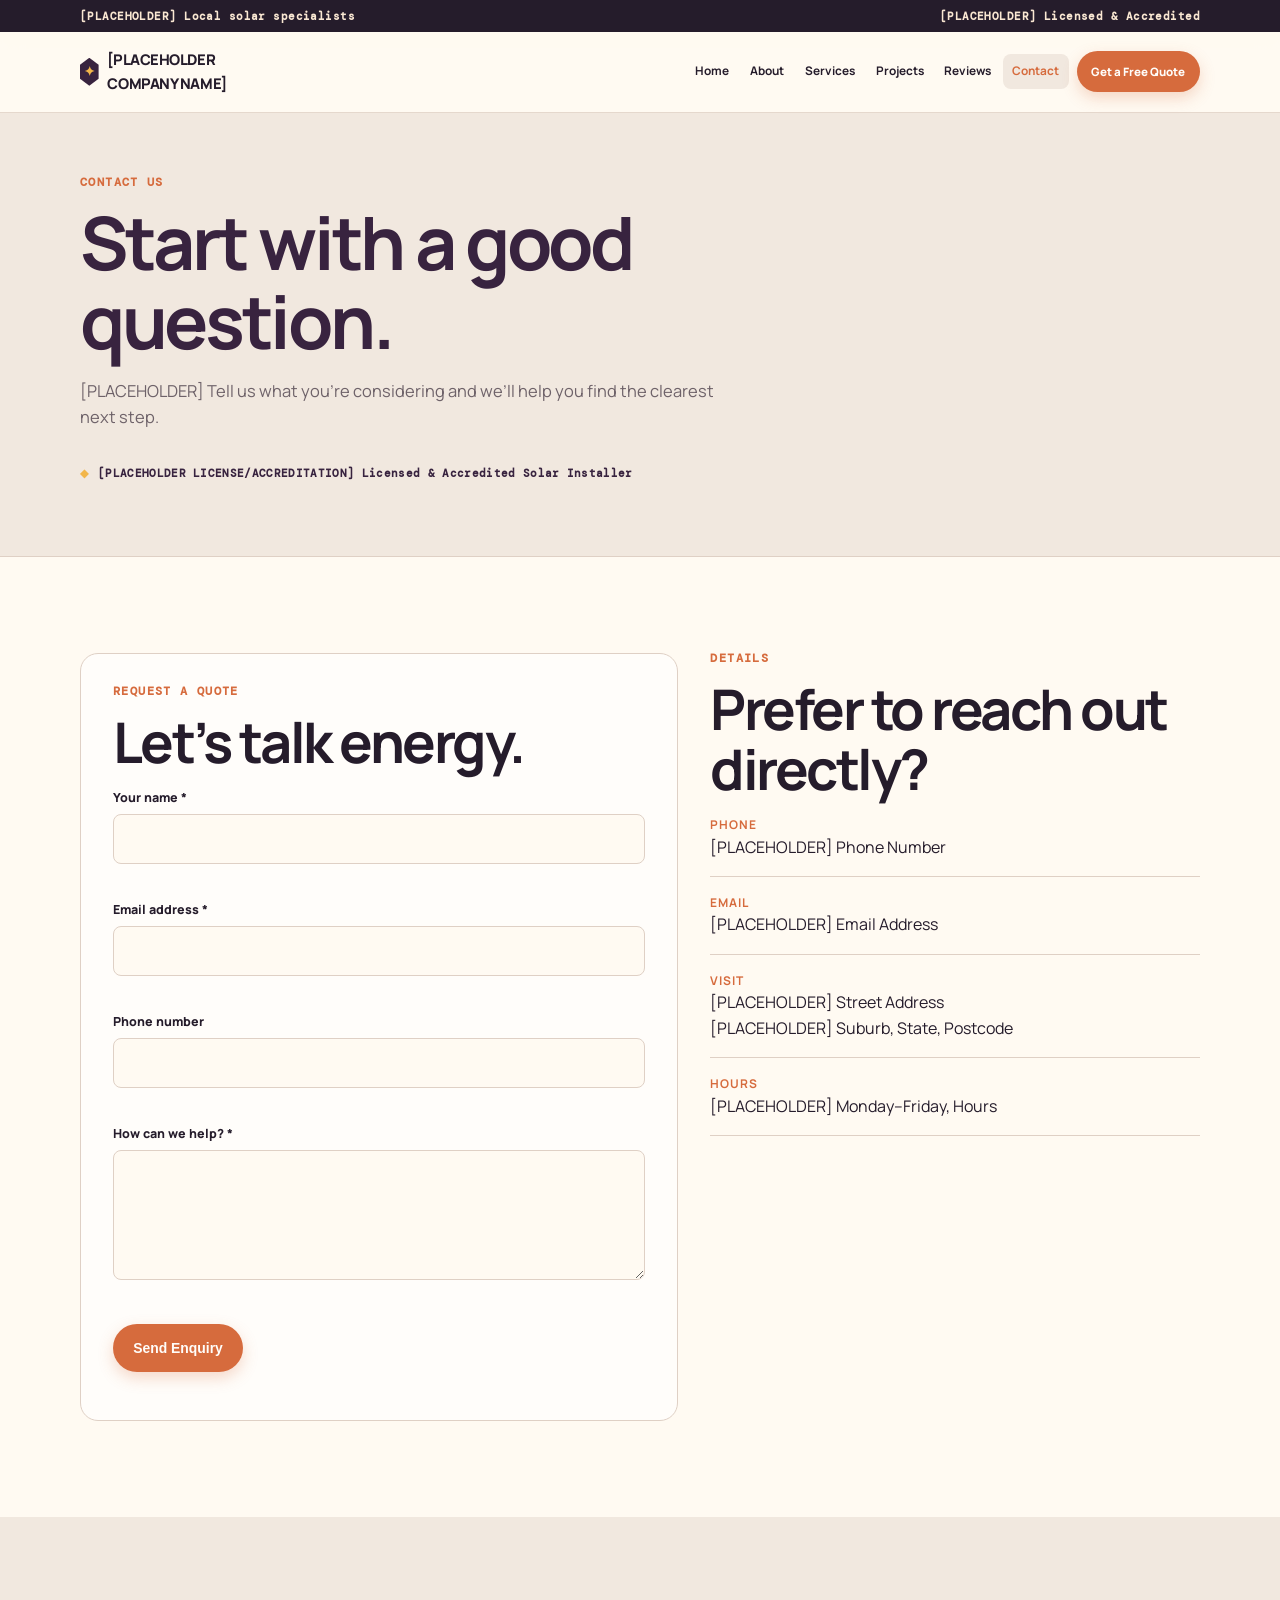
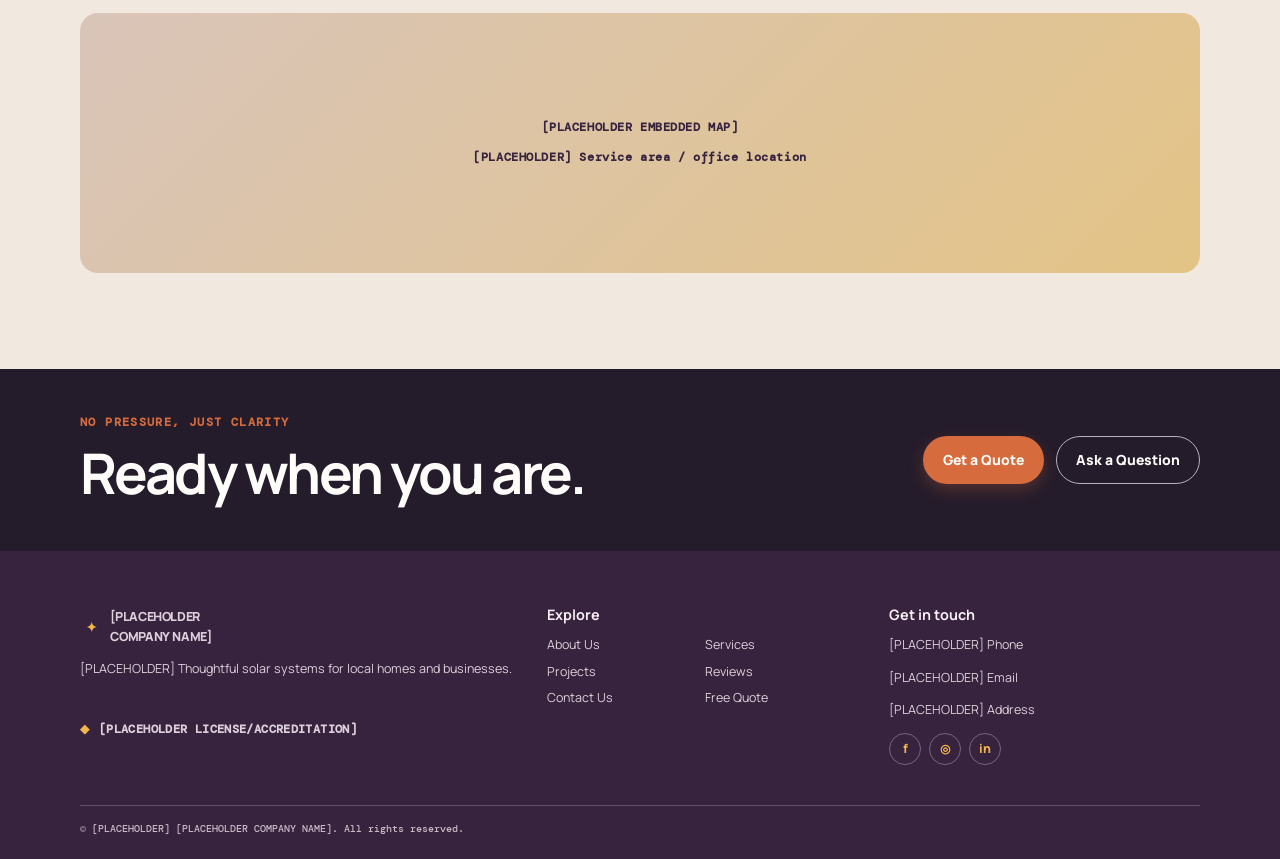
==== contact.html @ 3cd4b615 "Build solar company website" ====
<!doctype html><html lang="en"><head><meta charset="utf-8"><meta name="viewport" content="width=device-width,initial-scale=1"><title>Contact | [PLACEHOLDER COMPANY NAME]</title><link rel="stylesheet" href="css/styles.css"></head><body><div class="site-shell"><div class="topline"><div class="container"><span>[PLACEHOLDER] Local solar specialists</span><span>[PLACEHOLDER] Licensed &amp; Accredited</span></div></div><header class="header"><div class="container header-row"><a class="logo" href="index.html"><span class="logo-mark">✦</span>[PLACEHOLDER COMPANY NAME]</a><button class="nav-toggle" aria-label="Open navigation" aria-expanded="false">MENU</button><nav class="nav" aria-label="Main navigation"><a href="index.html">Home</a><a href="about.html">About</a><a href="services.html">Services</a><a href="projects.html">Projects</a><a href="reviews.html">Reviews</a><a class="active" href="contact.html">Contact</a><a class="btn btn-primary" href="contact.html">Get a Free Quote</a></nav></div></header><main><section class="page-hero"><div class="container"><p class="eyebrow">Contact us</p><h1>Start with a good question.</h1><p class="lead">[PLACEHOLDER] Tell us what you’re considering and we’ll help you find the clearest next step.</p><p class="credential">[PLACEHOLDER LICENSE/ACCREDITATION] Licensed &amp; Accredited Solar Installer</p></div></section><section class="section"><div class="container split contact-layout"><div class="form-wrap"><p class="eyebrow">Request a quote</p><h2>Let’s talk energy.</h2><form id="contact-form" novalidate><div class="field"><label for="name">Your name *</label><input id="name" name="name" required autocomplete="name"><span class="error" aria-live="polite"></span></div><div class="field"><label for="email">Email address *</label><input id="email" name="email" type="email" required autocomplete="email"><span class="error" aria-live="polite"></span></div><div class="field"><label for="phone">Phone number</label><input id="phone" name="phone" type="tel" autocomplete="tel"><span class="error" aria-live="polite"></span></div><div class="field"><label for="message">How can we help? *</label><textarea id="message" name="message" required></textarea><span class="error" aria-live="polite"></span></div><button class="btn btn-primary" type="submit">Send Enquiry</button><p class="form-status" aria-live="polite"></p></form></div><aside><p class="eyebrow">Details</p><h2>Prefer to reach out directly?</h2><div class="contact-details"><div class="contact-detail"><strong>Phone</strong>[PLACEHOLDER] Phone Number</div><div class="contact-detail"><strong>Email</strong>[PLACEHOLDER] Email Address</div><div class="contact-detail"><strong>Visit</strong>[PLACEHOLDER] Street Address<br>[PLACEHOLDER] Suburb, State, Postcode</div><div class="contact-detail"><strong>Hours</strong>[PLACEHOLDER] Monday–Friday, Hours</div></div></aside></div></section><section class="section section-tint"><div class="container"><div class="map-placeholder" role="img" aria-label="Placeholder for embedded location map">[PLACEHOLDER EMBEDDED MAP]<br><br>[PLACEHOLDER] Service area / office location</div></div></section><section class="cta-band"><div class="container"><div><p class="eyebrow">No pressure, just clarity</p><h2>Ready when you are.</h2></div><div class="cta-actions"><a class="btn btn-primary" href="#contact-form">Get a Quote</a><a class="btn btn-secondary" href="mailto:[PLACEHOLDER]">Ask a Question</a></div></div></section></main><footer class="footer"><div class="container footer-grid"><div><a class="logo" href="index.html"><span class="logo-mark">✦</span>[PLACEHOLDER COMPANY NAME]</a><p>[PLACEHOLDER] Thoughtful solar systems for local homes and businesses.</p><p class="credential">[PLACEHOLDER LICENSE/ACCREDITATION]</p></div><div><h3>Explore</h3><div class="footer-links"><a href="about.html">About Us</a><a href="services.html">Services</a><a href="projects.html">Projects</a><a href="reviews.html">Reviews</a><a href="contact.html">Contact Us</a><a href="contact.html">Free Quote</a></div></div><div><h3>Get in touch</h3><p>[PLACEHOLDER] Phone</p><p>[PLACEHOLDER] Email</p><p>[PLACEHOLDER] Address</p><div class="socials"><a href="#" aria-label="Facebook">f</a><a href="#" aria-label="Instagram">◎</a><a href="#" aria-label="LinkedIn">in</a></div></div></div><div class="container footer-bottom">© [PLACEHOLDER] [PLACEHOLDER COMPANY NAME]. All rights reserved.</div></footer></div><script src="js/script.js"></script></body></html>
---- css/styles.css ----
@import url('https://fonts.googleapis.com/css2?family=DM+Mono&family=Manrope:wght@400;500;600;700;800&display=swap');

:root{--ink:#251c2b;--plum:#38233f;--plum-2:#4f3155;--copper:#d66b3d;--amber:#f2b64a;--paper:#fffaf2;--mist:#f1e8df;--line:#dfd0c5;--muted:#6e6269;--white:#fffdfa;--radius:18px;--shadow:0 14px 36px rgba(37,28,43,.10)}
*{box-sizing:border-box}html{scroll-behavior:smooth}body{margin:0;background:var(--paper);color:var(--ink);font-family:Manrope,Arial,sans-serif;line-height:1.6}.site-shell{overflow:hidden}a{color:inherit;text-decoration:none}img{max-width:100%}.container{width:min(1120px,calc(100% - 2rem));margin:auto}.eyebrow{font:700 .72rem/1 "DM Mono",monospace;letter-spacing:.12em;text-transform:uppercase;color:var(--copper);margin:0 0 .9rem}.section{padding:4.5rem 0}.section-tint{background:var(--mist)}h1,h2,h3{line-height:1.08;letter-spacing:-.045em;margin:0 0 1rem}h1{font-size:clamp(2.65rem,9vw,5.6rem);max-width:850px}h2{font-size:clamp(2rem,5vw,3.5rem)}h3{font-size:1.2rem}.lead{font-size:1.03rem;color:var(--muted);max-width:640px;margin:0 0 1.7rem}.text-link{font-weight:800;color:var(--plum);display:inline-flex;gap:.45rem;align-items:center}.text-link::after{content:'→';color:var(--copper)}.btn{display:inline-flex;align-items:center;justify-content:center;min-height:3rem;padding:.75rem 1.2rem;border-radius:999px;font-size:.87rem;font-weight:800;transition:.2s transform,.2s background,.2s color;border:1px solid transparent;cursor:pointer}.btn:hover{transform:translateY(-2px)}.btn-primary{background:var(--copper);color:var(--white);box-shadow:0 6px 15px rgba(214,107,61,.25)}.btn-primary:hover{background:#bc5630}.btn-secondary{background:transparent;color:var(--plum);border-color:var(--plum)}.btn-secondary:hover{background:var(--plum);color:var(--white)}
.topline{background:var(--ink);color:#f9e7d2;font:600 .68rem/1.3 "DM Mono",monospace;padding:.55rem 0;letter-spacing:.04em}.topline .container{display:flex;justify-content:space-between;gap:.5rem}.header{position:sticky;top:0;z-index:20;background:rgba(255,250,242,.94);backdrop-filter:blur(12px);border-bottom:1px solid rgba(223,208,197,.8)}.header-row{min-height:4.6rem;display:flex;align-items:center;justify-content:space-between;gap:1rem}.logo{display:flex;align-items:center;gap:.55rem;font-size:.92rem;font-weight:800;letter-spacing:-.03em;max-width:180px}.logo-mark{display:grid;place-items:center;width:1.75rem;height:1.75rem;background:var(--plum);color:var(--amber);clip-path:polygon(50% 0,100% 25%,100% 75%,50% 100%,0 75%,0 25%);font-size:.8rem}.nav-toggle{border:0;background:none;font:800 .78rem "DM Mono",monospace;color:var(--plum);padding:.5rem}.nav{position:absolute;top:100%;left:0;right:0;display:none;background:var(--paper);padding:1rem;border-bottom:1px solid var(--line)}.nav.open{display:grid;gap:.2rem}.nav a:not(.btn){padding:.7rem .75rem;border-radius:8px;font-size:.86rem;font-weight:700}.nav a.active,.nav a:not(.btn):hover{background:var(--mist);color:var(--copper)}.nav .btn{margin-top:.5rem}
.hero{position:relative;background:var(--plum);color:var(--white);padding:5.5rem 0 5rem}.hero:after{content:'';position:absolute;width:540px;height:540px;border:1px solid rgba(242,182,74,.28);border-radius:50%;right:-250px;top:-250px;box-shadow:0 0 0 55px rgba(242,182,74,.05),0 0 0 110px rgba(242,182,74,.04)}.hero .container{position:relative;z-index:1}.hero .eyebrow{color:var(--amber)}.hero .lead{color:#e7dfe5}.hero .btn-primary{background:var(--amber);color:var(--ink);box-shadow:none}.hero .btn-primary:hover{background:#ffd47e}.credential{font:700 .68rem/1.4 "DM Mono",monospace;letter-spacing:.03em;display:inline-flex;align-items:center;gap:.6rem;margin-top:1.8rem;color:#f0d6b2}.credential:before{content:'◆';color:var(--amber)}
.trust-row{position:relative;margin-top:-1px;background:var(--amber);color:var(--ink)}.trust-grid{display:grid;grid-template-columns:1fr;gap:1px;background:rgba(37,28,43,.16)}.trust-item{background:var(--amber);padding:1.25rem;display:flex;gap:.85rem;align-items:center}.geo-icon{flex:none;display:grid;place-items:center;width:2.5rem;height:2.5rem;background:var(--ink);color:var(--amber);border-radius:8px;font-weight:800}.trust-item strong{display:block;font-size:.86rem}.trust-item span{font-size:.7rem;color:#5f3d2a}.section-heading{display:flex;align-items:end;justify-content:space-between;gap:1rem;margin-bottom:2rem}.section-heading p{margin:0;color:var(--muted);max-width:450px}.card-grid{display:grid;grid-template-columns:1fr;gap:1rem}.card{background:var(--white);border:1px solid var(--line);border-radius:var(--radius);padding:1.4rem;box-shadow:0 2px 0 rgba(37,28,43,.02)}.card:hover{box-shadow:var(--shadow)}.service-icon{display:grid;place-items:center;width:2.8rem;height:2.8rem;border:1px solid var(--copper);border-radius:9px;margin-bottom:1.2rem;color:var(--copper);font:800 1rem "DM Mono",monospace}.card p{color:var(--muted);font-size:.88rem;margin:0}.card .text-link{margin-top:1rem;font-size:.81rem}.project-grid{display:grid;grid-template-columns:1fr 1fr;gap:.75rem}.project-card{display:block}.placeholder-image{position:relative;aspect-ratio:1/1;background:linear-gradient(135deg,#d9c7bd,#b38d80);border-radius:14px;overflow:hidden}.placeholder-image:after{content:'[PLACEHOLDER IMAGE]';position:absolute;inset:auto 0 1rem;text-align:center;color:rgba(255,255,255,.9);font:700 .6rem "DM Mono",monospace;letter-spacing:.08em}.placeholder-image:before{content:'';position:absolute;width:75%;height:40%;border:1px solid rgba(255,255,255,.55);transform:rotate(-28deg);top:30%;left:13%;background:repeating-linear-gradient(90deg,transparent 0 17%,rgba(255,255,255,.32) 18% 19%,transparent 20% 38%)}.project-card:nth-child(2n) .placeholder-image{background:linear-gradient(135deg,#5c4664,#97747a)}.project-card:nth-child(3n) .placeholder-image{background:linear-gradient(135deg,#bf6f4a,#f1b557)}.project-caption{padding:.65rem .15rem;font-size:.72rem;font-weight:800}.project-caption span{display:block;color:var(--muted);font-weight:500;font-size:.68rem}.review-card{position:relative;padding:1.5rem}.stars{color:var(--copper);letter-spacing:.12em;font-size:.95rem;margin-bottom:1rem}.quote{font-size:.98rem;line-height:1.65;margin:0 0 1rem}.reviewer{font:700 .68rem "DM Mono",monospace;color:var(--muted)}.cta-band{background:var(--ink);color:var(--white);padding:3rem 0}.cta-band .container{display:grid;gap:1.4rem}.cta-band h2{margin:0}.cta-actions{display:flex;flex-wrap:wrap;gap:.7rem;align-items:center}.cta-band .btn-secondary{color:var(--white);border-color:#bcaeba}.footer{background:var(--plum);color:#f7edf2;padding:3.5rem 0 1.5rem}.footer-grid{display:grid;gap:2rem}.footer h3{font-size:.9rem;letter-spacing:0;margin-bottom:.8rem}.footer p,.footer a{font-size:.78rem;color:#ddd0db}.footer-links{display:grid;grid-template-columns:1fr 1fr;gap:.4rem}.socials{display:flex;gap:.5rem}.socials a{display:grid;place-items:center;width:2rem;height:2rem;border:1px solid rgba(255,255,255,.3);border-radius:50%;font-weight:800;color:var(--amber)}.footer-bottom{margin-top:2.5rem;padding-top:1rem;border-top:1px solid rgba(255,255,255,.2);font:500 .65rem "DM Mono",monospace;color:#c9bac6}
.page-hero{padding:4rem 0;background:var(--mist);border-bottom:1px solid var(--line)}.page-hero h1{font-size:clamp(2.4rem,7vw,4.6rem);color:var(--plum)}.page-hero .credential{color:var(--plum);margin-top:.5rem}.split{display:grid;gap:2rem}.story-block{padding:1.5rem;background:var(--plum);color:var(--white);border-radius:var(--radius)}.story-block p{color:#e6dbe4}.mission{border-left:4px solid var(--copper);padding:1rem 0 1rem 1.2rem;margin:1.5rem 0;font-size:1.1rem}.team-card{text-align:center}.team-photo{margin:0 auto 1.1rem;width:7rem;border-radius:50%;aspect-ratio:1;background:var(--mist);border:1px solid var(--line);display:grid;place-items:center;font:700 .55rem "DM Mono",monospace;color:var(--muted)}.team-card small{color:var(--muted)}.gallery{display:grid;grid-template-columns:1fr 1fr;gap:1rem}.gallery .placeholder-image{border-radius:var(--radius)}.gallery-item:nth-child(3n+1){grid-column:span 2}.gallery-item:nth-child(3n+1) .placeholder-image{aspect-ratio:16/9}.form-wrap{background:var(--white);border:1px solid var(--line);border-radius:var(--radius);padding:1.4rem}.field{margin-bottom:1rem}.field label{display:block;font-size:.78rem;font-weight:800;margin-bottom:.35rem}.field input,.field textarea{font:inherit;font-size:.9rem;width:100%;padding:.8rem;border:1px solid var(--line);border-radius:8px;background:var(--paper);color:var(--ink)}.field input:focus,.field textarea:focus{outline:2px solid var(--amber);border-color:var(--amber)}.field textarea{min-height:130px;resize:vertical}.error{color:#aa3b32;font-size:.72rem;display:block;margin-top:.25rem;min-height:1rem}.map-placeholder{min-height:260px;border-radius:var(--radius);background:linear-gradient(135deg,#d9c4b9,#e3c486);display:grid;place-items:center;text-align:center;padding:2rem;color:var(--plum);font:700 .72rem "DM Mono",monospace;letter-spacing:.05em}.contact-details{display:grid;gap:1rem}.contact-detail{padding-bottom:1rem;border-bottom:1px solid var(--line)}.contact-detail strong{display:block;font-size:.75rem;text-transform:uppercase;letter-spacing:.08em;color:var(--copper)}
@media(min-width:680px){.card-grid{grid-template-columns:repeat(2,1fr)}.trust-grid{grid-template-columns:repeat(3,1fr)}.project-grid{grid-template-columns:repeat(4,1fr)}.gallery{grid-template-columns:repeat(3,1fr)}.gallery-item:nth-child(3n+1){grid-column:span 1}.gallery-item:nth-child(3n+1) .placeholder-image{aspect-ratio:1}.gallery-item:nth-child(5n+1){grid-column:span 2}.gallery-item:nth-child(5n+1) .placeholder-image{aspect-ratio:2/1}.footer-grid{grid-template-columns:1.4fr 1fr 1fr}.cta-band .container{grid-template-columns:1fr auto;align-items:center}.split{grid-template-columns:1fr 1fr}.contact-layout{grid-template-columns:1.1fr .9fr}}
@media(min-width:920px){.nav-toggle{display:none}.nav{position:static;display:flex;align-items:center;gap:.1rem;padding:0;background:transparent;border:0}.nav a:not(.btn){padding:.5rem .6rem;font-size:.74rem}.nav .btn{margin:0 0 0 .4rem;min-height:2.55rem;padding:.6rem .85rem;font-size:.72rem}.header-row{min-height:5rem}.section{padding:6rem 0}.hero{padding:7.5rem 0 7rem}.card-grid.services-full{grid-template-columns:repeat(3,1fr)}.reviews-grid{grid-template-columns:repeat(3,1fr)}.team-grid{grid-template-columns:repeat(4,1fr)}.form-wrap{padding:2rem}}
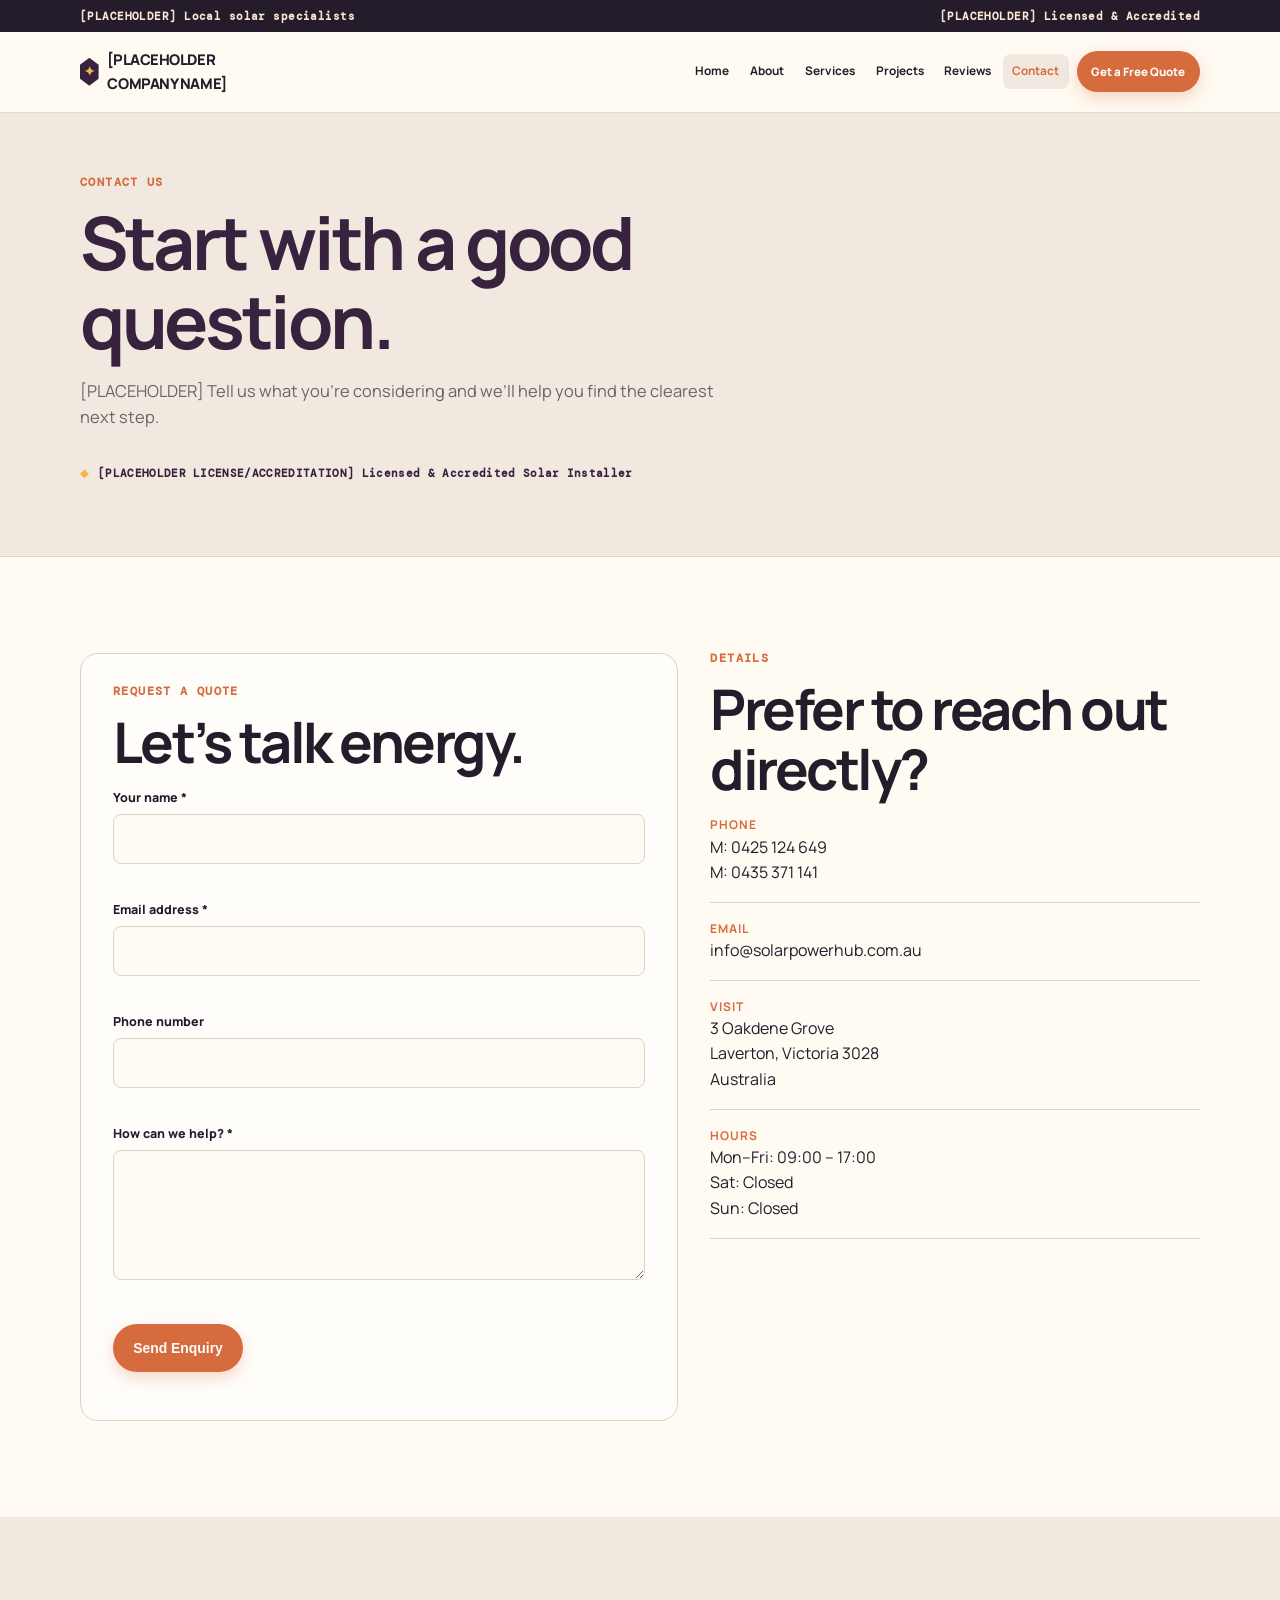
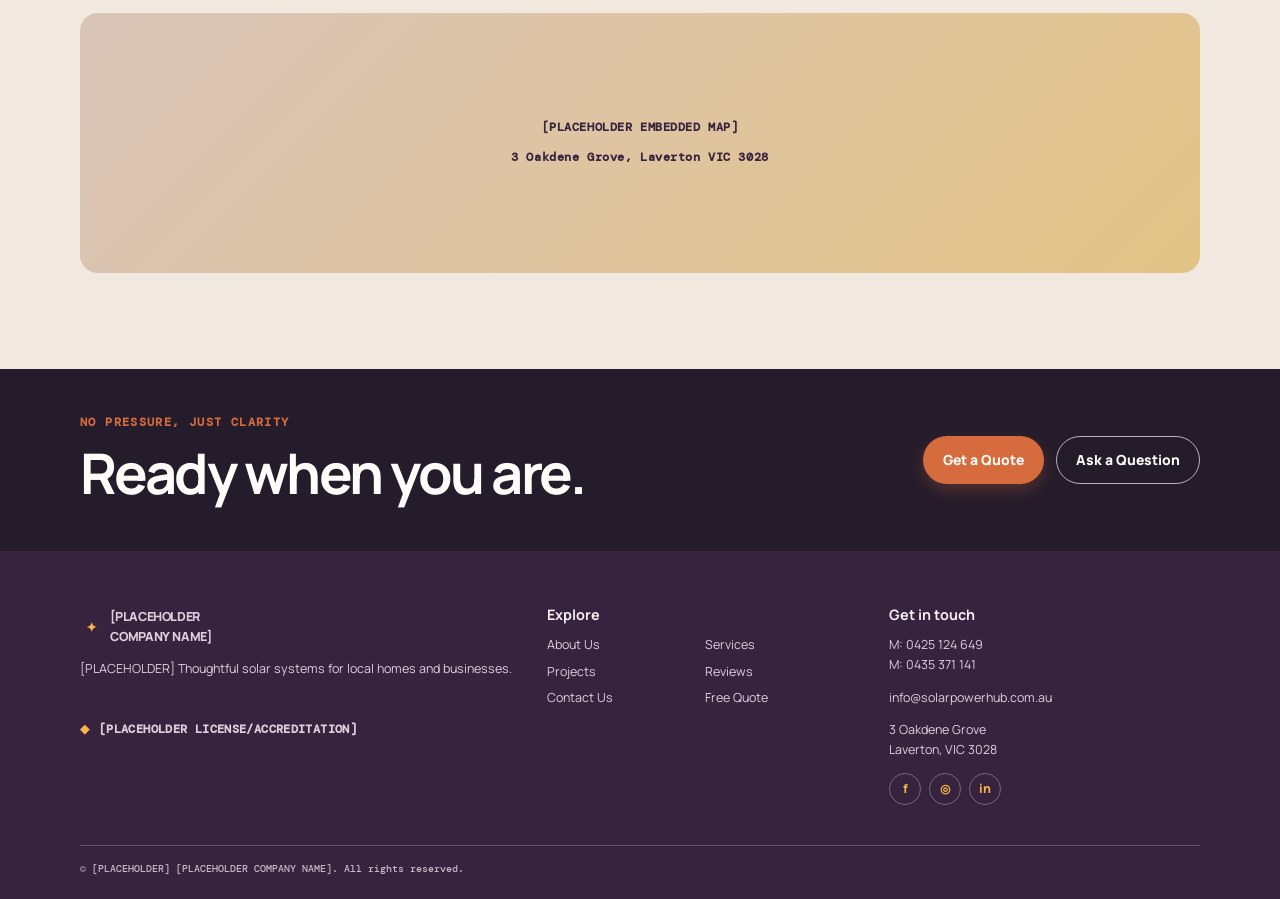
==== commit 1524f51c: "Update contact details" ====
--- a/contact.html
+++ b/contact.html
@@ -1 +1 @@
-<!doctype html><html lang="en"><head><meta charset="utf-8"><meta name="viewport" content="width=device-width,initial-scale=1"><title>Contact | [PLACEHOLDER COMPANY NAME]</title><link rel="stylesheet" href="css/styles.css"></head><body><div class="site-shell"><div class="topline"><div class="container"><span>[PLACEHOLDER] Local solar specialists</span><span>[PLACEHOLDER] Licensed &amp; Accredited</span></div></div><header class="header"><div class="container header-row"><a class="logo" href="index.html"><span class="logo-mark">✦</span>[PLACEHOLDER COMPANY NAME]</a><button class="nav-toggle" aria-label="Open navigation" aria-expanded="false">MENU</button><nav class="nav" aria-label="Main navigation"><a href="index.html">Home</a><a href="about.html">About</a><a href="services.html">Services</a><a href="projects.html">Projects</a><a href="reviews.html">Reviews</a><a class="active" href="contact.html">Contact</a><a class="btn btn-primary" href="contact.html">Get a Free Quote</a></nav></div></header><main><section class="page-hero"><div class="container"><p class="eyebrow">Contact us</p><h1>Start with a good question.</h1><p class="lead">[PLACEHOLDER] Tell us what you’re considering and we’ll help you find the clearest next step.</p><p class="credential">[PLACEHOLDER LICENSE/ACCREDITATION] Licensed &amp; Accredited Solar Installer</p></div></section><section class="section"><div class="container split contact-layout"><div class="form-wrap"><p class="eyebrow">Request a quote</p><h2>Let’s talk energy.</h2><form id="contact-form" novalidate><div class="field"><label for="name">Your name *</label><input id="name" name="name" required autocomplete="name"><span class="error" aria-live="polite"></span></div><div class="field"><label for="email">Email address *</label><input id="email" name="email" type="email" required autocomplete="email"><span class="error" aria-live="polite"></span></div><div class="field"><label for="phone">Phone number</label><input id="phone" name="phone" type="tel" autocomplete="tel"><span class="error" aria-live="polite"></span></div><div class="field"><label for="message">How can we help? *</label><textarea id="message" name="message" required></textarea><span class="error" aria-live="polite"></span></div><button class="btn btn-primary" type="submit">Send Enquiry</button><p class="form-status" aria-live="polite"></p></form></div><aside><p class="eyebrow">Details</p><h2>Prefer to reach out directly?</h2><div class="contact-details"><div class="contact-detail"><strong>Phone</strong>[PLACEHOLDER] Phone Number</div><div class="contact-detail"><strong>Email</strong>[PLACEHOLDER] Email Address</div><div class="contact-detail"><strong>Visit</strong>[PLACEHOLDER] Street Address<br>[PLACEHOLDER] Suburb, State, Postcode</div><div class="contact-detail"><strong>Hours</strong>[PLACEHOLDER] Monday–Friday, Hours</div></div></aside></div></section><section class="section section-tint"><div class="container"><div class="map-placeholder" role="img" aria-label="Placeholder for embedded location map">[PLACEHOLDER EMBEDDED MAP]<br><br>[PLACEHOLDER] Service area / office location</div></div></section><section class="cta-band"><div class="container"><div><p class="eyebrow">No pressure, just clarity</p><h2>Ready when you are.</h2></div><div class="cta-actions"><a class="btn btn-primary" href="#contact-form">Get a Quote</a><a class="btn btn-secondary" href="mailto:[PLACEHOLDER]">Ask a Question</a></div></div></section></main><footer class="footer"><div class="container footer-grid"><div><a class="logo" href="index.html"><span class="logo-mark">✦</span>[PLACEHOLDER COMPANY NAME]</a><p>[PLACEHOLDER] Thoughtful solar systems for local homes and businesses.</p><p class="credential">[PLACEHOLDER LICENSE/ACCREDITATION]</p></div><div><h3>Explore</h3><div class="footer-links"><a href="about.html">About Us</a><a href="services.html">Services</a><a href="projects.html">Projects</a><a href="reviews.html">Reviews</a><a href="contact.html">Contact Us</a><a href="contact.html">Free Quote</a></div></div><div><h3>Get in touch</h3><p>[PLACEHOLDER] Phone</p><p>[PLACEHOLDER] Email</p><p>[PLACEHOLDER] Address</p><div class="socials"><a href="#" aria-label="Facebook">f</a><a href="#" aria-label="Instagram">◎</a><a href="#" aria-label="LinkedIn">in</a></div></div></div><div class="container footer-bottom">© [PLACEHOLDER] [PLACEHOLDER COMPANY NAME]. All rights reserved.</div></footer></div><script src="js/script.js"></script></body></html>
+<!doctype html><html lang="en"><head><meta charset="utf-8"><meta name="viewport" content="width=device-width,initial-scale=1"><title>Contact | [PLACEHOLDER COMPANY NAME]</title><link rel="stylesheet" href="css/styles.css"></head><body><div class="site-shell"><div class="topline"><div class="container"><span>[PLACEHOLDER] Local solar specialists</span><span>[PLACEHOLDER] Licensed &amp; Accredited</span></div></div><header class="header"><div class="container header-row"><a class="logo" href="index.html"><span class="logo-mark">✦</span>[PLACEHOLDER COMPANY NAME]</a><button class="nav-toggle" aria-label="Open navigation" aria-expanded="false">MENU</button><nav class="nav" aria-label="Main navigation"><a href="index.html">Home</a><a href="about.html">About</a><a href="services.html">Services</a><a href="projects.html">Projects</a><a href="reviews.html">Reviews</a><a class="active" href="contact.html">Contact</a><a class="btn btn-primary" href="contact.html">Get a Free Quote</a></nav></div></header><main><section class="page-hero"><div class="container"><p class="eyebrow">Contact us</p><h1>Start with a good question.</h1><p class="lead">[PLACEHOLDER] Tell us what you’re considering and we’ll help you find the clearest next step.</p><p class="credential">[PLACEHOLDER LICENSE/ACCREDITATION] Licensed &amp; Accredited Solar Installer</p></div></section><section class="section"><div class="container split contact-layout"><div class="form-wrap"><p class="eyebrow">Request a quote</p><h2>Let’s talk energy.</h2><form id="contact-form" novalidate><div class="field"><label for="name">Your name *</label><input id="name" name="name" required autocomplete="name"><span class="error" aria-live="polite"></span></div><div class="field"><label for="email">Email address *</label><input id="email" name="email" type="email" required autocomplete="email"><span class="error" aria-live="polite"></span></div><div class="field"><label for="phone">Phone number</label><input id="phone" name="phone" type="tel" autocomplete="tel"><span class="error" aria-live="polite"></span></div><div class="field"><label for="message">How can we help? *</label><textarea id="message" name="message" required></textarea><span class="error" aria-live="polite"></span></div><button class="btn btn-primary" type="submit">Send Enquiry</button><p class="form-status" aria-live="polite"></p></form></div><aside><p class="eyebrow">Details</p><h2>Prefer to reach out directly?</h2><div class="contact-details"><div class="contact-detail"><strong>Phone</strong><a href="tel:+61425124649">M: 0425 124 649</a><br><a href="tel:+61435371141">M: 0435 371 141</a></div><div class="contact-detail"><strong>Email</strong><a href="mailto:info@solarpowerhub.com.au">info@solarpowerhub.com.au</a></div><div class="contact-detail"><strong>Visit</strong>3 Oakdene Grove<br>Laverton, Victoria 3028<br>Australia</div><div class="contact-detail"><strong>Hours</strong>Mon–Fri: 09:00 – 17:00<br>Sat: Closed<br>Sun: Closed</div></div></aside></div></section><section class="section section-tint"><div class="container"><div class="map-placeholder" role="img" aria-label="Placeholder for embedded location map">[PLACEHOLDER EMBEDDED MAP]<br><br>3 Oakdene Grove, Laverton VIC 3028</div></div></section><section class="cta-band"><div class="container"><div><p class="eyebrow">No pressure, just clarity</p><h2>Ready when you are.</h2></div><div class="cta-actions"><a class="btn btn-primary" href="#contact-form">Get a Quote</a><a class="btn btn-secondary" href="mailto:info@solarpowerhub.com.au">Ask a Question</a></div></div></section></main><footer class="footer"><div class="container footer-grid"><div><a class="logo" href="index.html"><span class="logo-mark">✦</span>[PLACEHOLDER COMPANY NAME]</a><p>[PLACEHOLDER] Thoughtful solar systems for local homes and businesses.</p><p class="credential">[PLACEHOLDER LICENSE/ACCREDITATION]</p></div><div><h3>Explore</h3><div class="footer-links"><a href="about.html">About Us</a><a href="services.html">Services</a><a href="projects.html">Projects</a><a href="reviews.html">Reviews</a><a href="contact.html">Contact Us</a><a href="contact.html">Free Quote</a></div></div><div><h3>Get in touch</h3><p><a href="tel:+61425124649">M: 0425 124 649</a><br><a href="tel:+61435371141">M: 0435 371 141</a></p><p><a href="mailto:info@solarpowerhub.com.au">info@solarpowerhub.com.au</a></p><p>3 Oakdene Grove<br>Laverton, VIC 3028</p><div class="socials"><a href="#" aria-label="Facebook">f</a><a href="#" aria-label="Instagram">◎</a><a href="#" aria-label="LinkedIn">in</a></div></div></div><div class="container footer-bottom">© [PLACEHOLDER] [PLACEHOLDER COMPANY NAME]. All rights reserved.</div></footer></div><script src="js/script.js"></script></body></html>
